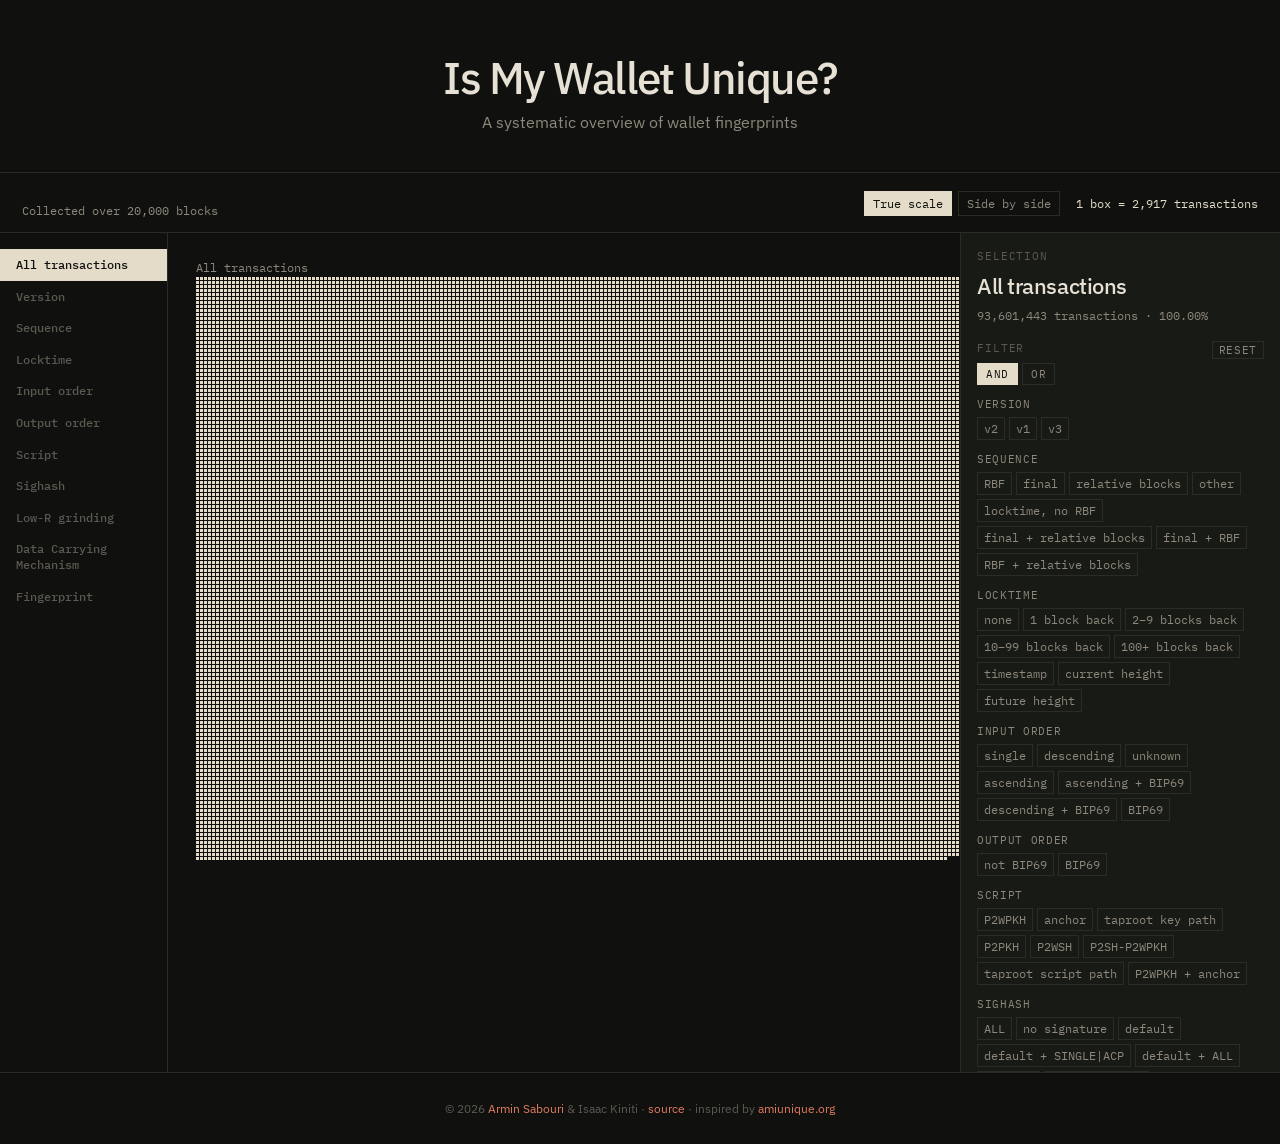
==== client/index.html @ 31baaed9 "Move the site to client/ and deploy it with Actions, since legacy Pages only serves from docs/, and " ====
<!DOCTYPE html>
<html lang="en">
<head>
<meta charset="utf-8">
<meta name="viewport" content="width=device-width, initial-scale=1">
<title>Is My Wallet Unique?</title>
<link rel="stylesheet" href="https://fonts.googleapis.com/css2?family=IBM+Plex+Mono:wght@400;500&family=IBM+Plex+Sans:ital,wght@0,400;0,500;1,400&display=swap">
<link rel="stylesheet" href="css/style.css?v=36">
</head>
<body>
<article>
  <header>
    <h1>Is My Wallet Unique?</h1>
    <p>A systematic overview of wallet fingerprints</p>
  </header>

  <!-- Context and clustering prose is hidden for now.
  <section>
    <details>
    <summary class="kicker">// context</summary>
    <p>
      Every Bitcoin wallet leaves a fingerprint. When software constructs a
      transaction it makes dozens of small decisions — input ordering,
      locktime values, signature encoding, fee estimation — that vary
      systematically across implementations. These patterns are observable
      on-chain and allow an adversary to identify which wallet created a
      transaction, even without any off-chain data.
    </p>
    <p>
      Fingerprints are especially damaging for collaborative transactions,
      where multiple parties contribute inputs to a single transaction. If
      the participants use different wallet software, signature and script
      differences can partition the inputs by owner — undoing the privacy
      the collaboration was meant to provide. Even when intra-transaction
      signals are uniform, an analyst can look backward and forward in the
      transaction graph where each wallet's fingerprints reappear. See how
      this plays out for
      <a href="https://payjoin.org/blog/2026/03/25/wallet-fingerprints-payjoin-privacy/" target="_blank" rel="noopener">PayJoin</a>.
    </p>
    <p>
      This builds on prior work by
      <a href="https://ishaana.com/blog/wallet_fingerprinting" target="_blank" rel="noopener">Ishaana</a>,
      who catalogued wallet fingerprints through manual code inspection
      and hands-on interaction with each wallet.
      <a href="https://www.discrypt.cat/category/docker-deployment/" target="_blank" rel="noopener">Ongoing work</a>
      takes a more dynamic approach: wallets are run in containers and
      exercised programmatically to construct real transactions, with
      fingerprints extracted directly from the resulting on-chain data. This
      makes the comparison easier to reproduce and keep current as wallets
      evolve.
    </p>
    </details>
  </section>

  <section>
    <details>
    <summary class="kicker">// clustering</summary>
    <p>
      Beyond collaborative transactions, fingerprints are a powerful input
      to
      <a href="https://spiralxyz.substack.com/p/the-scroll-2-wallet-clustering-basics" target="_blank" rel="noopener">wallet clustering</a>,
      the process of grouping addresses and transactions that likely
      belong to the same entity. Standard clustering leans on heuristics
      like common-input-ownership and change detection. Fingerprints add
      another dimension: if two transactions share the same characteristic
      construction quirks, they were probably created by the same wallet
      software, which corroborates or extends a cluster that on-chain
      heuristics alone would leave ambiguous.
    </p>
    </details>
  </section>
  -->
</article>

<section class="field">
  <header>
    <div class="mast">
      <p id="window"></p>
    </div>
    <div class="tools">
      <div class="modes">
        <button type="button" id="mode-scale" class="on">True scale</button>
        <button type="button" id="mode-side">Side by side</button>
      </div>
      <div class="modes pager" id="pager" hidden>
        <button type="button" id="page-prev" aria-label="Previous page">‹</button>
        <span id="page-num"></span>
        <button type="button" id="page-next" aria-label="Next page">›</button>
      </div>
      <div class="scale-readout" id="scale-readout"></div>
    </div>
  </header>
  <nav class="ladder" id="ladder" aria-label="Granularity"></nav>
  <main>
    <canvas id="field"></canvas>
    <div id="tip" role="tooltip" hidden></div>
  </main>
  <aside>
    <section id="readout">
      <p class="kicker">Selection</p>
      <h1 id="sel-title">All transactions</h1>
      <p class="ratio" id="sel-ratio"></p>
      <p class="share" id="sel-share"></p>
      <p class="note" id="sel-note"></p>
      <div class="mix" id="sel-mix"></div>
    </section>
    <!-- Labels are disabled for now to declutter the UI.
    <section>
      <p class="kicker">Labeled fingerprints</p>
      <form id="label-form">
        <input id="label-name" type="text" maxlength="40" placeholder="Name this selection" autocomplete="off">
        <button type="submit">Set label</button>
      </form>
      <ul id="labels"></ul>
    </section>
    -->
    <section>
      <p class="kicker">Filter <button type="button" id="reset">Reset</button></p>
      <div class="join" id="join" role="group" aria-label="Combine filters">
        <button type="button" id="join-and" class="on">And</button>
        <button type="button" id="join-or">Or</button>
      </div>
      <div id="filters"></div>
    </section>
  </aside>
</section>

<footer>
  <p>
    © 2026
    <a href="https://arminsabouri.com" target="_blank" rel="noopener">Armin Sabouri</a>
    &amp; Isaac Kiniti ·
    <a href="https://github.com/mit-dci/IsMyWalletUnique">source</a> ·
    inspired by
    <a href="https://amiunique.org/fingerprint" target="_blank" rel="noopener">amiunique.org</a>
  </p>
</footer>
<script src="print.js?v=8"></script>
<script src="app.js?v=28"></script>
</body>
</html>
---- client/css/style.css ----
:root {
  --bg: #10110f;
  --bg-2: #181a16;
  --line: #2a2c26;
  --ink: #e6e1d4;
  --dim: #8d887b;
  --faint: #5c5950;
  --bone: #e4dcc8;
  --hot: #e07a5f;
  color-scheme: dark;
}

* { box-sizing: border-box; }
html { scroll-snap-type: y proximity; }
body {
  margin: 0;
  background: var(--bg);
  color: var(--ink);
  font-family: "IBM Plex Sans", "Helvetica Neue", sans-serif;
  font-size: 14px;
}

article { max-width: 672px; margin: 0 auto; padding: 56px 22px 40px; scroll-snap-align: start; }
article > header { text-align: center; margin-bottom: 40px; }
article > header:last-child { margin-bottom: 0; }
article > header h1 { margin: 0; font-size: 44px; font-weight: 500; letter-spacing: -0.035em; line-height: 1; }
article > header p { margin: 12px 0 0; color: var(--dim); font-size: 16px; }
article section { margin-top: 32px; padding-left: 20px; border-left: 2px solid var(--hot); color: var(--dim); line-height: 1.65; }
article section .kicker { margin-top: 0; }
article summary { cursor: pointer; }
article summary:hover { color: var(--dim); }
article details:not([open]) summary { margin-bottom: 0; }
article a, body > footer a { color: var(--hot); text-decoration: none; }
article a:hover, body > footer a:hover { text-decoration: underline; }
body > footer { padding: 16px 22px; border-top: 1px solid var(--line); color: var(--faint); font-size: 12px; text-align: center; }

.field {
  display: grid;
  grid-template-columns: 168px 1fr 320px;
  grid-template-rows: auto 1fr;
  height: 100vh;
  border-top: 1px solid var(--line);
  scroll-snap-align: start;
}

.field > header {
  grid-column: 1 / -1;
  display: grid;
  grid-template-columns: 1fr auto;
  align-items: end;
  gap: 8px 28px;
  padding: 18px 22px 14px;
  border-bottom: 1px solid var(--line);
}
.field > header h1 {
  margin: 0;
  font-size: 34px;
  font-weight: 500;
  letter-spacing: -0.035em;
  line-height: 1;
}
#window {
  margin: 8px 0 0;
  color: var(--dim);
  font-family: "IBM Plex Mono", ui-monospace, monospace;
  font-size: 12px;
}
.tools { display: flex; align-items: center; gap: 16px; padding-bottom: 2px; }
.site { display: flex; gap: 6px; }
.site a {
  color: var(--dim);
  text-decoration: none;
  border: 1px solid var(--line);
  font: 12px "IBM Plex Mono", ui-monospace, monospace;
  padding: 4px 8px;
}
.site a.on { color: var(--bg); background: var(--bone); border-color: var(--bone); }
.scale-readout { color: var(--bone); font-family: "IBM Plex Mono", ui-monospace, monospace; font-size: 12px; white-space: nowrap; }
.modes { display: flex; gap: 6px; }
.modes button {
  background: transparent;
  color: var(--dim);
  border: 1px solid var(--line);
  font: 12px "IBM Plex Mono", ui-monospace, monospace;
  padding: 4px 8px;
  cursor: pointer;
}
.modes button.on { color: var(--bg); background: var(--bone); border-color: var(--bone); }
.pager { align-items: center; }
.pager[hidden] { display: none; }
.pager span { color: var(--dim); font: 12px "IBM Plex Mono", ui-monospace, monospace; white-space: nowrap; }
.modes button:disabled { opacity: 0.35; cursor: default; }
.legend { grid-column: 1 / -1; display: flex; flex-wrap: nowrap; align-items: center; gap: 8px 12px; margin: 2px 0 0; overflow: hidden; white-space: nowrap; }
.legend .legend-name {
  color: var(--faint);
  font-family: "IBM Plex Mono", ui-monospace, monospace;
  font-size: 11px;
  letter-spacing: 0.06em;
  text-transform: uppercase;
}
.legend span { display: flex; align-items: center; gap: 6px; color: var(--dim); font-size: 12px; }
.legend i { width: 9px; height: 9px; display: inline-block; }

.ladder {
  border-right: 1px solid var(--line);
  padding: 16px 0;
  display: flex;
  flex-direction: column;
  min-height: 0;
  overflow: auto;
}
.ladder button {
  appearance: none;
  display: flex;
  flex-direction: column;
  align-items: flex-start;
  gap: 2px;
  background: transparent;
  color: var(--faint);
  border: 0;
  border-left: 2px solid transparent;
  text-align: left;
  padding: 8px 14px;
  font: 500 12px/1.3 "IBM Plex Mono", ui-monospace, monospace;
  cursor: pointer;
}
.ladder button small { color: var(--bone); font-size: 11px; font-weight: 400; }
.ladder button.on { color: var(--bg); background: var(--bone); border-left-color: var(--bone); }
.ladder button.on small { color: var(--bg); }
.ladder button.reached { color: var(--ink); background: #24261f; border-left-color: var(--hot); }
.ladder button:hover { color: var(--ink); }
.ladder button.on:hover { color: var(--bg); }

.field main { position: relative; min-width: 0; min-height: 0; overflow: hidden; }
#field { width: 100%; height: 100%; display: block; cursor: crosshair; background: var(--bg); }
#tip {
  position: absolute; pointer-events: none; max-width: 280px; padding: 6px 8px;
  background: var(--bg-2); border: 1px solid var(--line); color: var(--ink); font-size: 12px;
}
#tip[hidden] { display: none; }
#tip strong { display: block; font-weight: 500; }
#tip dl { grid-template-columns: auto auto; gap: 2px 12px; margin-bottom: 4px; }
#tip dt { color: var(--dim); }
#tip span { display: block; color: var(--dim); font-family: "IBM Plex Mono", ui-monospace, monospace; }
.field aside {
  border-left: 1px solid var(--line);
  overflow: auto;
  min-height: 0;
  padding: 16px 16px 28px;
  background: var(--bg-2);
  overscroll-behavior: contain;
}
.kicker {
  margin: 18px 0 8px;
  color: var(--faint);
  font-family: "IBM Plex Mono", ui-monospace, monospace;
  font-size: 11px;
  letter-spacing: 0.08em;
  text-transform: uppercase;
}
aside section:first-child .kicker { margin-top: 0; }
.field aside h1 { font-size: 22px; font-weight: 500; margin: 0 0 8px; letter-spacing: -0.02em; }
#sel-title.code {
  font-family: "IBM Plex Mono", ui-monospace, monospace;
  font-size: 18px;
  letter-spacing: 0.04em;
}
.share { margin: 0; color: var(--dim); font-family: "IBM Plex Mono", ui-monospace, monospace; font-size: 12px; }
.ratio {
  margin: 2px 0 6px;
  color: var(--bone);
  font-family: "IBM Plex Mono", ui-monospace, monospace;
  font-size: 32px;
  font-weight: 500;
  letter-spacing: -0.04em;
  line-height: 1;
}
.note { margin: 8px 0 0; color: var(--dim); font-size: 13px; line-height: 1.35; }
.note:empty, .ratio:empty { display: none; }
.mix:empty { display: none; }
.mix { margin-top: 12px; }
.mix .fixed {
  margin: 0 0 10px;
  color: var(--bone);
  font-family: "IBM Plex Mono", ui-monospace, monospace;
  font-size: 12px;
  line-height: 1.4;
}
.mix-facet { margin-bottom: 8px; }
.mix-facet h2 {
  margin: 0 0 4px;
  color: var(--dim);
  font: 11px "IBM Plex Mono", ui-monospace, monospace;
  font-weight: 400;
  letter-spacing: 0.06em;
  text-transform: uppercase;
}
.mix-row {
  display: grid;
  grid-template-columns: 92px 1fr 40px;
  gap: 6px;
  align-items: center;
  margin: 2px 0;
}
.mix-row span:first-child {
  overflow: hidden;
  color: var(--ink);
  font-family: "IBM Plex Mono", ui-monospace, monospace;
  font-size: 11px;
  text-overflow: ellipsis;
  white-space: nowrap;
}
.mix-bar { height: 6px; background: #141612; }
.mix-bar i { display: block; height: 100%; background: var(--bone); }
.mix-row .pct { color: var(--dim); font: 11px "IBM Plex Mono", ui-monospace, monospace; text-align: right; }
dl { margin: 0; display: grid; grid-template-columns: 92px 1fr; gap: 4px 8px; }
dt { color: var(--faint); font-size: 12px; }
dd { margin: 0; font-family: "IBM Plex Mono", ui-monospace, monospace; font-size: 12px; }

#label-form { display: flex; gap: 6px; }
#label-form input {
  flex: 1;
  background: var(--bg);
  color: var(--ink);
  border: 1px solid var(--line);
  padding: 7px 8px;
  font: 13px "IBM Plex Sans", sans-serif;
}
#label-form button, .facet button, .label button {
  background: transparent;
  color: var(--ink);
  border: 1px solid var(--line);
  font: 12px "IBM Plex Mono", ui-monospace, monospace;
  cursor: pointer;
}
#label-form button { padding: 0 8px; }
#label-form button:hover, .facet button:hover { border-color: var(--dim); }

#labels { list-style: none; margin: 10px 0 0; padding: 0; }
#labels li { display: flex; align-items: center; gap: 8px; margin-bottom: 6px; }
#labels .swatch { width: 10px; height: 10px; flex: none; }
#labels .name { flex: 1; cursor: pointer; }
#labels .name:hover { color: var(--bone); }
#labels button { padding: 2px 6px; color: var(--dim); }

.join { display: flex; gap: 4px; margin: 0 0 12px; }
.join button, #reset {
  background: transparent;
  color: var(--dim);
  border: 1px solid var(--line);
  font: 11px "IBM Plex Mono", ui-monospace, monospace;
  letter-spacing: 0.06em;
  text-transform: uppercase;
  padding: 3px 8px;
  cursor: pointer;
}
#reset { float: right; padding: 1px 6px; }
#reset:hover { color: var(--ink); border-color: var(--dim); }
.join button.on { color: var(--bg); background: var(--bone); border-color: var(--bone); }
.facet { margin-bottom: 12px; }
.facet h2 {
  margin: 0 0 6px;
  font: 11px "IBM Plex Mono", ui-monospace, monospace;
  font-weight: 400;
  color: var(--dim);
  letter-spacing: 0.06em;
  text-transform: uppercase;
}
.facet .opts { display: flex; flex-wrap: wrap; gap: 4px; }
.facet button { padding: 3px 6px; color: var(--dim); }
.facet button.on { color: var(--bg); background: var(--bone); border-color: var(--bone); }
.facet.on h2 { color: var(--bone); }
.iden h2.standout {
  margin: 0 0 8px;
  color: var(--bone);
  font-family: "IBM Plex Mono", ui-monospace, monospace;
  font-size: 32px;
  font-weight: 500;
  letter-spacing: -0.04em;
  line-height: 1;
}
.iden .code {
  margin: 0 0 4px;
  color: var(--bone);
  font: 500 16px "IBM Plex Mono", ui-monospace, monospace;
  letter-spacing: 0.04em;
}
.iden .words { margin: 0 0 8px; color: var(--dim); font-size: 13px; line-height: 1.35; }

body.graph {
  grid-template-columns: 1fr 320px;
  overflow: hidden;
}
#graph { width: 100%; height: 100%; display: block; background: var(--bg); cursor: crosshair; touch-action: none; }
#graph.drag { cursor: grabbing; }
.ramp { width: 88px; height: 9px; display: inline-block; }
.legend i.same-key { width: 18px; height: 2px; background: var(--bone); }
.fork-rows { display: flex; flex-direction: column; gap: 4px; margin: 12px 0 0; }
.fork-rows button, .fork-rows a.fork-row {
  display: grid;
  grid-template-columns: 9px 1fr auto auto;
  gap: 8px;
  align-items: center;
  text-align: left;
  text-decoration: none;
  background: transparent;
  color: var(--dim);
  border: 1px solid var(--line);
  padding: 6px 8px;
  cursor: pointer;
  font: 12px "IBM Plex Mono", ui-monospace, monospace;
}
.fork-rows button.on, .fork-rows a.fork-row.on { color: var(--bg); background: var(--bone); border-color: var(--bone); }
.fork-rows .tx {
  color: inherit;
  text-decoration: underline;
  text-underline-offset: 2px;
}
.fork-rows button.same i, .fork-rows a.fork-row.same i { box-shadow: 0 0 0 1px var(--bone); }
.fork-rows button i, .fork-rows a.fork-row i { width: 9px; height: 9px; display: block; }
.fork-rows .role { color: var(--faint); margin-right: 6px; }
.fork-rows button.on .role, .fork-rows a.fork-row.on .role { color: inherit; }
.iden {
  border-left: 1px solid var(--line);
  background: var(--bg-2);
  overflow: auto;
  overscroll-behavior: contain;
  padding: 18px 16px 20px;
  display: flex;
  flex-direction: column;
  min-height: 0;
}
.iden h2 { margin: 0 0 8px; font-size: 22px; font-weight: 500; }
.iden a { color: var(--dim); font: 12px "IBM Plex Mono", ui-monospace, monospace; }
.iden dl { margin: 12px 0 0; }
.meter { height: 8px; background: #141612; border: 1px solid var(--line); margin: 10px 0; }
.meter i { display: block; height: 100%; background: var(--bone); }
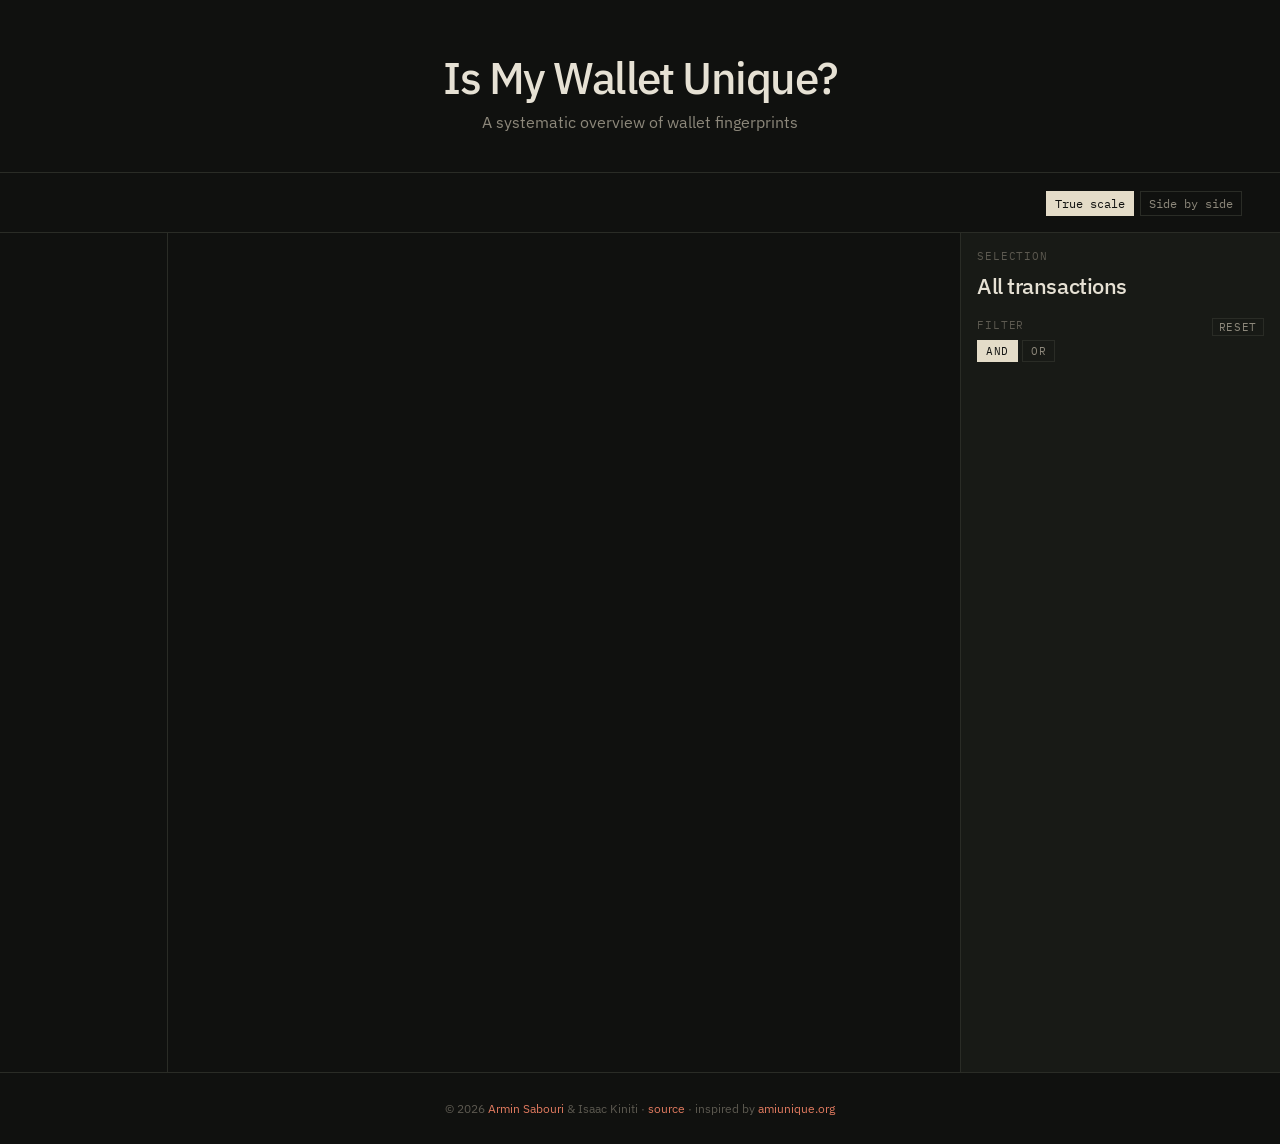
==== commit 96663da2: "Serve fingerprints.json from Caddy instead of a Rust server So Caddy now does everything itself: it " ====
--- a/client/index.html
+++ b/client/index.html
@@ -1,20 +1,23 @@
-<!DOCTYPE html>
+<!doctype html>
 <html lang="en">
-<head>
-<meta charset="utf-8">
-<meta name="viewport" content="width=device-width, initial-scale=1">
-<title>Is My Wallet Unique?</title>
-<link rel="stylesheet" href="https://fonts.googleapis.com/css2?family=IBM+Plex+Mono:wght@400;500&family=IBM+Plex+Sans:ital,wght@0,400;0,500;1,400&display=swap">
-<link rel="stylesheet" href="css/style.css?v=36">
-</head>
-<body>
-<article>
-  <header>
-    <h1>Is My Wallet Unique?</h1>
-    <p>A systematic overview of wallet fingerprints</p>
-  </header>
+  <head>
+    <meta charset="utf-8" />
+    <meta name="viewport" content="width=device-width, initial-scale=1" />
+    <title>Is My Wallet Unique?</title>
+    <link
+      rel="stylesheet"
+      href="https://fonts.googleapis.com/css2?family=IBM+Plex+Mono:wght@400;500&family=IBM+Plex+Sans:ital,wght@0,400;0,500;1,400&display=swap"
+    />
+    <link rel="stylesheet" href="css/style.css?v=36" />
+  </head>
+  <body>
+    <article>
+      <header>
+        <h1>Is My Wallet Unique?</h1>
+        <p>A systematic overview of wallet fingerprints</p>
+      </header>
 
-  <!-- Context and clustering prose is hidden for now.
+      <!-- Context and clustering prose is hidden for now.
   <section>
     <details>
     <summary class="kicker">// context</summary>
@@ -70,41 +73,45 @@
     </details>
   </section>
   -->
-</article>
+    </article>
 
-<section class="field">
-  <header>
-    <div class="mast">
-      <p id="window"></p>
-    </div>
-    <div class="tools">
-      <div class="modes">
-        <button type="button" id="mode-scale" class="on">True scale</button>
-        <button type="button" id="mode-side">Side by side</button>
-      </div>
-      <div class="modes pager" id="pager" hidden>
-        <button type="button" id="page-prev" aria-label="Previous page">‹</button>
-        <span id="page-num"></span>
-        <button type="button" id="page-next" aria-label="Next page">›</button>
-      </div>
-      <div class="scale-readout" id="scale-readout"></div>
-    </div>
-  </header>
-  <nav class="ladder" id="ladder" aria-label="Granularity"></nav>
-  <main>
-    <canvas id="field"></canvas>
-    <div id="tip" role="tooltip" hidden></div>
-  </main>
-  <aside>
-    <section id="readout">
-      <p class="kicker">Selection</p>
-      <h1 id="sel-title">All transactions</h1>
-      <p class="ratio" id="sel-ratio"></p>
-      <p class="share" id="sel-share"></p>
-      <p class="note" id="sel-note"></p>
-      <div class="mix" id="sel-mix"></div>
-    </section>
-    <!-- Labels are disabled for now to declutter the UI.
+    <section class="field">
+      <header>
+        <div class="mast">
+          <p id="window"></p>
+        </div>
+        <div class="tools">
+          <div class="modes">
+            <button type="button" id="mode-scale" class="on">True scale</button>
+            <button type="button" id="mode-side">Side by side</button>
+          </div>
+          <div class="modes pager" id="pager" hidden>
+            <button type="button" id="page-prev" aria-label="Previous page">
+              ‹
+            </button>
+            <span id="page-num"></span>
+            <button type="button" id="page-next" aria-label="Next page">
+              ›
+            </button>
+          </div>
+          <div class="scale-readout" id="scale-readout"></div>
+        </div>
+      </header>
+      <nav class="ladder" id="ladder" aria-label="Granularity"></nav>
+      <main>
+        <canvas id="field"></canvas>
+        <div id="tip" role="tooltip" hidden></div>
+      </main>
+      <aside>
+        <section id="readout">
+          <p class="kicker">Selection</p>
+          <h1 id="sel-title">All transactions</h1>
+          <p class="ratio" id="sel-ratio"></p>
+          <p class="share" id="sel-share"></p>
+          <p class="note" id="sel-note"></p>
+          <div class="mix" id="sel-mix"></div>
+        </section>
+        <!-- Labels are disabled for now to declutter the UI.
     <section>
       <p class="kicker">Labeled fingerprints</p>
       <form id="label-form">
@@ -114,28 +121,37 @@
       <ul id="labels"></ul>
     </section>
     -->
-    <section>
-      <p class="kicker">Filter <button type="button" id="reset">Reset</button></p>
-      <div class="join" id="join" role="group" aria-label="Combine filters">
-        <button type="button" id="join-and" class="on">And</button>
-        <button type="button" id="join-or">Or</button>
-      </div>
-      <div id="filters"></div>
+        <section>
+          <p class="kicker">
+            Filter <button type="button" id="reset">Reset</button>
+          </p>
+          <div class="join" id="join" role="group" aria-label="Combine filters">
+            <button type="button" id="join-and" class="on">And</button>
+            <button type="button" id="join-or">Or</button>
+          </div>
+          <div id="filters"></div>
+        </section>
+      </aside>
     </section>
-  </aside>
-</section>
 
-<footer>
-  <p>
-    © 2026
-    <a href="https://arminsabouri.com" target="_blank" rel="noopener">Armin Sabouri</a>
-    &amp; Isaac Kiniti ·
-    <a href="https://github.com/mit-dci/IsMyWalletUnique">source</a> ·
-    inspired by
-    <a href="https://amiunique.org/fingerprint" target="_blank" rel="noopener">amiunique.org</a>
-  </p>
-</footer>
-<script src="print.js?v=8"></script>
-<script src="app.js?v=28"></script>
-</body>
+    <footer>
+      <p>
+        © 2026
+        <a href="https://arminsabouri.com" target="_blank" rel="noopener"
+          >Armin Sabouri</a
+        >
+        &amp; Isaac Kiniti ·
+        <a href="https://github.com/mit-dci/IsMyWalletUnique">source</a> ·
+        inspired by
+        <a
+          href="https://amiunique.org/fingerprint"
+          target="_blank"
+          rel="noopener"
+          >amiunique.org</a
+        >
+      </p>
+    </footer>
+    <script src="print.js?v=9"></script>
+    <script src="app.js?v=29"></script>
+  </body>
 </html>
--- a/client/css/style.css
+++ b/client/css/style.css
@@ -10,8 +10,12 @@
   color-scheme: dark;
 }
 
-* { box-sizing: border-box; }
-html { scroll-snap-type: y proximity; }
+* {
+  box-sizing: border-box;
+}
+html {
+  scroll-snap-type: y proximity;
+}
 body {
   margin: 0;
   background: var(--bg);
@@ -20,19 +24,66 @@
   font-size: 14px;
 }
 
-article { max-width: 672px; margin: 0 auto; padding: 56px 22px 40px; scroll-snap-align: start; }
-article > header { text-align: center; margin-bottom: 40px; }
-article > header:last-child { margin-bottom: 0; }
-article > header h1 { margin: 0; font-size: 44px; font-weight: 500; letter-spacing: -0.035em; line-height: 1; }
-article > header p { margin: 12px 0 0; color: var(--dim); font-size: 16px; }
-article section { margin-top: 32px; padding-left: 20px; border-left: 2px solid var(--hot); color: var(--dim); line-height: 1.65; }
-article section .kicker { margin-top: 0; }
-article summary { cursor: pointer; }
-article summary:hover { color: var(--dim); }
-article details:not([open]) summary { margin-bottom: 0; }
-article a, body > footer a { color: var(--hot); text-decoration: none; }
-article a:hover, body > footer a:hover { text-decoration: underline; }
-body > footer { padding: 16px 22px; border-top: 1px solid var(--line); color: var(--faint); font-size: 12px; text-align: center; }
+article {
+  max-width: 672px;
+  margin: 0 auto;
+  padding: 56px 22px 40px;
+  scroll-snap-align: start;
+}
+article > header {
+  text-align: center;
+  margin-bottom: 40px;
+}
+article > header:last-child {
+  margin-bottom: 0;
+}
+article > header h1 {
+  margin: 0;
+  font-size: 44px;
+  font-weight: 500;
+  letter-spacing: -0.035em;
+  line-height: 1;
+}
+article > header p {
+  margin: 12px 0 0;
+  color: var(--dim);
+  font-size: 16px;
+}
+article section {
+  margin-top: 32px;
+  padding-left: 20px;
+  border-left: 2px solid var(--hot);
+  color: var(--dim);
+  line-height: 1.65;
+}
+article section .kicker {
+  margin-top: 0;
+}
+article summary {
+  cursor: pointer;
+}
+article summary:hover {
+  color: var(--dim);
+}
+article details:not([open]) summary {
+  margin-bottom: 0;
+}
+article a,
+body > footer a {
+  color: var(--hot);
+  text-decoration: none;
+}
+article a:hover,
+body > footer a:hover {
+  text-decoration: underline;
+}
+body > footer {
+  padding: 16px 22px;
+  border-top: 1px solid var(--line);
+  color: var(--faint);
+  font-size: 12px;
+  text-align: center;
+}
 
 .field {
   display: grid;
@@ -65,32 +116,85 @@
   font-family: "IBM Plex Mono", ui-monospace, monospace;
   font-size: 12px;
 }
-.tools { display: flex; align-items: center; gap: 16px; padding-bottom: 2px; }
-.site { display: flex; gap: 6px; }
+.tools {
+  display: flex;
+  align-items: center;
+  gap: 16px;
+  padding-bottom: 2px;
+}
+.site {
+  display: flex;
+  gap: 6px;
+}
 .site a {
   color: var(--dim);
   text-decoration: none;
   border: 1px solid var(--line);
-  font: 12px "IBM Plex Mono", ui-monospace, monospace;
+  font:
+    12px "IBM Plex Mono",
+    ui-monospace,
+    monospace;
   padding: 4px 8px;
 }
-.site a.on { color: var(--bg); background: var(--bone); border-color: var(--bone); }
-.scale-readout { color: var(--bone); font-family: "IBM Plex Mono", ui-monospace, monospace; font-size: 12px; white-space: nowrap; }
-.modes { display: flex; gap: 6px; }
+.site a.on {
+  color: var(--bg);
+  background: var(--bone);
+  border-color: var(--bone);
+}
+.scale-readout {
+  color: var(--bone);
+  font-family: "IBM Plex Mono", ui-monospace, monospace;
+  font-size: 12px;
+  white-space: nowrap;
+}
+.modes {
+  display: flex;
+  gap: 6px;
+}
 .modes button {
   background: transparent;
   color: var(--dim);
   border: 1px solid var(--line);
-  font: 12px "IBM Plex Mono", ui-monospace, monospace;
+  font:
+    12px "IBM Plex Mono",
+    ui-monospace,
+    monospace;
   padding: 4px 8px;
   cursor: pointer;
 }
-.modes button.on { color: var(--bg); background: var(--bone); border-color: var(--bone); }
-.pager { align-items: center; }
-.pager[hidden] { display: none; }
-.pager span { color: var(--dim); font: 12px "IBM Plex Mono", ui-monospace, monospace; white-space: nowrap; }
-.modes button:disabled { opacity: 0.35; cursor: default; }
-.legend { grid-column: 1 / -1; display: flex; flex-wrap: nowrap; align-items: center; gap: 8px 12px; margin: 2px 0 0; overflow: hidden; white-space: nowrap; }
+.modes button.on {
+  color: var(--bg);
+  background: var(--bone);
+  border-color: var(--bone);
+}
+.pager {
+  align-items: center;
+}
+.pager[hidden] {
+  display: none;
+}
+.pager span {
+  color: var(--dim);
+  font:
+    12px "IBM Plex Mono",
+    ui-monospace,
+    monospace;
+  white-space: nowrap;
+}
+.modes button:disabled {
+  opacity: 0.35;
+  cursor: default;
+}
+.legend {
+  grid-column: 1 / -1;
+  display: flex;
+  flex-wrap: nowrap;
+  align-items: center;
+  gap: 8px 12px;
+  margin: 2px 0 0;
+  overflow: hidden;
+  white-space: nowrap;
+}
 .legend .legend-name {
   color: var(--faint);
   font-family: "IBM Plex Mono", ui-monospace, monospace;
@@ -98,8 +202,18 @@
   letter-spacing: 0.06em;
   text-transform: uppercase;
 }
-.legend span { display: flex; align-items: center; gap: 6px; color: var(--dim); font-size: 12px; }
-.legend i { width: 9px; height: 9px; display: inline-block; }
+.legend span {
+  display: flex;
+  align-items: center;
+  gap: 6px;
+  color: var(--dim);
+  font-size: 12px;
+}
+.legend i {
+  width: 9px;
+  height: 9px;
+  display: inline-block;
+}
 
 .ladder {
   border-right: 1px solid var(--line);
@@ -121,27 +235,80 @@
   border-left: 2px solid transparent;
   text-align: left;
   padding: 8px 14px;
-  font: 500 12px/1.3 "IBM Plex Mono", ui-monospace, monospace;
+  font:
+    500 12px/1.3 "IBM Plex Mono",
+    ui-monospace,
+    monospace;
   cursor: pointer;
 }
-.ladder button small { color: var(--bone); font-size: 11px; font-weight: 400; }
-.ladder button.on { color: var(--bg); background: var(--bone); border-left-color: var(--bone); }
-.ladder button.on small { color: var(--bg); }
-.ladder button.reached { color: var(--ink); background: #24261f; border-left-color: var(--hot); }
-.ladder button:hover { color: var(--ink); }
-.ladder button.on:hover { color: var(--bg); }
-
-.field main { position: relative; min-width: 0; min-height: 0; overflow: hidden; }
-#field { width: 100%; height: 100%; display: block; cursor: crosshair; background: var(--bg); }
+.ladder button small {
+  color: var(--bone);
+  font-size: 11px;
+  font-weight: 400;
+}
+.ladder button.on {
+  color: var(--bg);
+  background: var(--bone);
+  border-left-color: var(--bone);
+}
+.ladder button.on small {
+  color: var(--bg);
+}
+.ladder button.reached {
+  color: var(--ink);
+  background: #24261f;
+  border-left-color: var(--hot);
+}
+.ladder button:hover {
+  color: var(--ink);
+}
+.ladder button.on:hover {
+  color: var(--bg);
+}
+
+.field main {
+  position: relative;
+  min-width: 0;
+  min-height: 0;
+  overflow: hidden;
+}
+#field {
+  width: 100%;
+  height: 100%;
+  display: block;
+  cursor: crosshair;
+  background: var(--bg);
+}
 #tip {
-  position: absolute; pointer-events: none; max-width: 280px; padding: 6px 8px;
-  background: var(--bg-2); border: 1px solid var(--line); color: var(--ink); font-size: 12px;
-}
-#tip[hidden] { display: none; }
-#tip strong { display: block; font-weight: 500; }
-#tip dl { grid-template-columns: auto auto; gap: 2px 12px; margin-bottom: 4px; }
-#tip dt { color: var(--dim); }
-#tip span { display: block; color: var(--dim); font-family: "IBM Plex Mono", ui-monospace, monospace; }
+  position: absolute;
+  pointer-events: none;
+  max-width: 280px;
+  padding: 6px 8px;
+  background: var(--bg-2);
+  border: 1px solid var(--line);
+  color: var(--ink);
+  font-size: 12px;
+}
+#tip[hidden] {
+  display: none;
+}
+#tip strong {
+  display: block;
+  font-weight: 500;
+}
+#tip dl {
+  grid-template-columns: auto auto;
+  gap: 2px 12px;
+  margin-bottom: 4px;
+}
+#tip dt {
+  color: var(--dim);
+}
+#tip span {
+  display: block;
+  color: var(--dim);
+  font-family: "IBM Plex Mono", ui-monospace, monospace;
+}
 .field aside {
   border-left: 1px solid var(--line);
   overflow: auto;
@@ -158,14 +325,26 @@
   letter-spacing: 0.08em;
   text-transform: uppercase;
 }
-aside section:first-child .kicker { margin-top: 0; }
-.field aside h1 { font-size: 22px; font-weight: 500; margin: 0 0 8px; letter-spacing: -0.02em; }
+aside section:first-child .kicker {
+  margin-top: 0;
+}
+.field aside h1 {
+  font-size: 22px;
+  font-weight: 500;
+  margin: 0 0 8px;
+  letter-spacing: -0.02em;
+}
 #sel-title.code {
   font-family: "IBM Plex Mono", ui-monospace, monospace;
   font-size: 18px;
   letter-spacing: 0.04em;
 }
-.share { margin: 0; color: var(--dim); font-family: "IBM Plex Mono", ui-monospace, monospace; font-size: 12px; }
+.share {
+  margin: 0;
+  color: var(--dim);
+  font-family: "IBM Plex Mono", ui-monospace, monospace;
+  font-size: 12px;
+}
 .ratio {
   margin: 2px 0 6px;
   color: var(--bone);
@@ -175,10 +354,22 @@
   letter-spacing: -0.04em;
   line-height: 1;
 }
-.note { margin: 8px 0 0; color: var(--dim); font-size: 13px; line-height: 1.35; }
-.note:empty, .ratio:empty { display: none; }
-.mix:empty { display: none; }
-.mix { margin-top: 12px; }
+.note {
+  margin: 8px 0 0;
+  color: var(--dim);
+  font-size: 13px;
+  line-height: 1.35;
+}
+.note:empty,
+.ratio:empty {
+  display: none;
+}
+.mix:empty {
+  display: none;
+}
+.mix {
+  margin-top: 12px;
+}
 .mix .fixed {
   margin: 0 0 10px;
   color: var(--bone);
@@ -186,11 +377,16 @@
   font-size: 12px;
   line-height: 1.4;
 }
-.mix-facet { margin-bottom: 8px; }
+.mix-facet {
+  margin-bottom: 8px;
+}
 .mix-facet h2 {
   margin: 0 0 4px;
   color: var(--dim);
-  font: 11px "IBM Plex Mono", ui-monospace, monospace;
+  font:
+    11px "IBM Plex Mono",
+    ui-monospace,
+    monospace;
   font-weight: 400;
   letter-spacing: 0.06em;
   text-transform: uppercase;
@@ -210,66 +406,164 @@
   text-overflow: ellipsis;
   white-space: nowrap;
 }
-.mix-bar { height: 6px; background: #141612; }
-.mix-bar i { display: block; height: 100%; background: var(--bone); }
-.mix-row .pct { color: var(--dim); font: 11px "IBM Plex Mono", ui-monospace, monospace; text-align: right; }
-dl { margin: 0; display: grid; grid-template-columns: 92px 1fr; gap: 4px 8px; }
-dt { color: var(--faint); font-size: 12px; }
-dd { margin: 0; font-family: "IBM Plex Mono", ui-monospace, monospace; font-size: 12px; }
-
-#label-form { display: flex; gap: 6px; }
+.mix-bar {
+  height: 6px;
+  background: #141612;
+}
+.mix-bar i {
+  display: block;
+  height: 100%;
+  background: var(--bone);
+}
+.mix-row .pct {
+  color: var(--dim);
+  font:
+    11px "IBM Plex Mono",
+    ui-monospace,
+    monospace;
+  text-align: right;
+}
+dl {
+  margin: 0;
+  display: grid;
+  grid-template-columns: 92px 1fr;
+  gap: 4px 8px;
+}
+dt {
+  color: var(--faint);
+  font-size: 12px;
+}
+dd {
+  margin: 0;
+  font-family: "IBM Plex Mono", ui-monospace, monospace;
+  font-size: 12px;
+}
+
+#label-form {
+  display: flex;
+  gap: 6px;
+}
 #label-form input {
   flex: 1;
   background: var(--bg);
   color: var(--ink);
   border: 1px solid var(--line);
   padding: 7px 8px;
-  font: 13px "IBM Plex Sans", sans-serif;
-}
-#label-form button, .facet button, .label button {
+  font:
+    13px "IBM Plex Sans",
+    sans-serif;
+}
+#label-form button,
+.facet button,
+.label button {
   background: transparent;
   color: var(--ink);
   border: 1px solid var(--line);
-  font: 12px "IBM Plex Mono", ui-monospace, monospace;
+  font:
+    12px "IBM Plex Mono",
+    ui-monospace,
+    monospace;
   cursor: pointer;
 }
-#label-form button { padding: 0 8px; }
-#label-form button:hover, .facet button:hover { border-color: var(--dim); }
-
-#labels { list-style: none; margin: 10px 0 0; padding: 0; }
-#labels li { display: flex; align-items: center; gap: 8px; margin-bottom: 6px; }
-#labels .swatch { width: 10px; height: 10px; flex: none; }
-#labels .name { flex: 1; cursor: pointer; }
-#labels .name:hover { color: var(--bone); }
-#labels button { padding: 2px 6px; color: var(--dim); }
-
-.join { display: flex; gap: 4px; margin: 0 0 12px; }
-.join button, #reset {
+#label-form button {
+  padding: 0 8px;
+}
+#label-form button:hover,
+.facet button:hover {
+  border-color: var(--dim);
+}
+
+#labels {
+  list-style: none;
+  margin: 10px 0 0;
+  padding: 0;
+}
+#labels li {
+  display: flex;
+  align-items: center;
+  gap: 8px;
+  margin-bottom: 6px;
+}
+#labels .swatch {
+  width: 10px;
+  height: 10px;
+  flex: none;
+}
+#labels .name {
+  flex: 1;
+  cursor: pointer;
+}
+#labels .name:hover {
+  color: var(--bone);
+}
+#labels button {
+  padding: 2px 6px;
+  color: var(--dim);
+}
+
+.join {
+  display: flex;
+  gap: 4px;
+  margin: 0 0 12px;
+}
+.join button,
+#reset {
   background: transparent;
   color: var(--dim);
   border: 1px solid var(--line);
-  font: 11px "IBM Plex Mono", ui-monospace, monospace;
+  font:
+    11px "IBM Plex Mono",
+    ui-monospace,
+    monospace;
   letter-spacing: 0.06em;
   text-transform: uppercase;
   padding: 3px 8px;
   cursor: pointer;
 }
-#reset { float: right; padding: 1px 6px; }
-#reset:hover { color: var(--ink); border-color: var(--dim); }
-.join button.on { color: var(--bg); background: var(--bone); border-color: var(--bone); }
-.facet { margin-bottom: 12px; }
+#reset {
+  float: right;
+  padding: 1px 6px;
+}
+#reset:hover {
+  color: var(--ink);
+  border-color: var(--dim);
+}
+.join button.on {
+  color: var(--bg);
+  background: var(--bone);
+  border-color: var(--bone);
+}
+.facet {
+  margin-bottom: 12px;
+}
 .facet h2 {
   margin: 0 0 6px;
-  font: 11px "IBM Plex Mono", ui-monospace, monospace;
+  font:
+    11px "IBM Plex Mono",
+    ui-monospace,
+    monospace;
   font-weight: 400;
   color: var(--dim);
   letter-spacing: 0.06em;
   text-transform: uppercase;
 }
-.facet .opts { display: flex; flex-wrap: wrap; gap: 4px; }
-.facet button { padding: 3px 6px; color: var(--dim); }
-.facet button.on { color: var(--bg); background: var(--bone); border-color: var(--bone); }
-.facet.on h2 { color: var(--bone); }
+.facet .opts {
+  display: flex;
+  flex-wrap: wrap;
+  gap: 4px;
+}
+.facet button {
+  padding: 3px 6px;
+  color: var(--dim);
+}
+.facet button.on {
+  color: var(--bg);
+  background: var(--bone);
+  border-color: var(--bone);
+}
+.facet.on h2 {
+  color: var(--bone);
+}
 .iden h2.standout {
   margin: 0 0 8px;
   color: var(--bone);
@@ -282,21 +576,52 @@
 .iden .code {
   margin: 0 0 4px;
   color: var(--bone);
-  font: 500 16px "IBM Plex Mono", ui-monospace, monospace;
+  font:
+    500 16px "IBM Plex Mono",
+    ui-monospace,
+    monospace;
   letter-spacing: 0.04em;
 }
-.iden .words { margin: 0 0 8px; color: var(--dim); font-size: 13px; line-height: 1.35; }
+.iden .words {
+  margin: 0 0 8px;
+  color: var(--dim);
+  font-size: 13px;
+  line-height: 1.35;
+}
 
 body.graph {
   grid-template-columns: 1fr 320px;
   overflow: hidden;
 }
-#graph { width: 100%; height: 100%; display: block; background: var(--bg); cursor: crosshair; touch-action: none; }
-#graph.drag { cursor: grabbing; }
-.ramp { width: 88px; height: 9px; display: inline-block; }
-.legend i.same-key { width: 18px; height: 2px; background: var(--bone); }
-.fork-rows { display: flex; flex-direction: column; gap: 4px; margin: 12px 0 0; }
-.fork-rows button, .fork-rows a.fork-row {
+#graph {
+  width: 100%;
+  height: 100%;
+  display: block;
+  background: var(--bg);
+  cursor: crosshair;
+  touch-action: none;
+}
+#graph.drag {
+  cursor: grabbing;
+}
+.ramp {
+  width: 88px;
+  height: 9px;
+  display: inline-block;
+}
+.legend i.same-key {
+  width: 18px;
+  height: 2px;
+  background: var(--bone);
+}
+.fork-rows {
+  display: flex;
+  flex-direction: column;
+  gap: 4px;
+  margin: 12px 0 0;
+}
+.fork-rows button,
+.fork-rows a.fork-row {
   display: grid;
   grid-template-columns: 9px 1fr auto auto;
   gap: 8px;
@@ -308,18 +633,40 @@
   border: 1px solid var(--line);
   padding: 6px 8px;
   cursor: pointer;
-  font: 12px "IBM Plex Mono", ui-monospace, monospace;
-}
-.fork-rows button.on, .fork-rows a.fork-row.on { color: var(--bg); background: var(--bone); border-color: var(--bone); }
+  font:
+    12px "IBM Plex Mono",
+    ui-monospace,
+    monospace;
+}
+.fork-rows button.on,
+.fork-rows a.fork-row.on {
+  color: var(--bg);
+  background: var(--bone);
+  border-color: var(--bone);
+}
 .fork-rows .tx {
   color: inherit;
   text-decoration: underline;
   text-underline-offset: 2px;
 }
-.fork-rows button.same i, .fork-rows a.fork-row.same i { box-shadow: 0 0 0 1px var(--bone); }
-.fork-rows button i, .fork-rows a.fork-row i { width: 9px; height: 9px; display: block; }
-.fork-rows .role { color: var(--faint); margin-right: 6px; }
-.fork-rows button.on .role, .fork-rows a.fork-row.on .role { color: inherit; }
+.fork-rows button.same i,
+.fork-rows a.fork-row.same i {
+  box-shadow: 0 0 0 1px var(--bone);
+}
+.fork-rows button i,
+.fork-rows a.fork-row i {
+  width: 9px;
+  height: 9px;
+  display: block;
+}
+.fork-rows .role {
+  color: var(--faint);
+  margin-right: 6px;
+}
+.fork-rows button.on .role,
+.fork-rows a.fork-row.on .role {
+  color: inherit;
+}
 .iden {
   border-left: 1px solid var(--line);
   background: var(--bg-2);
@@ -330,8 +677,29 @@
   flex-direction: column;
   min-height: 0;
 }
-.iden h2 { margin: 0 0 8px; font-size: 22px; font-weight: 500; }
-.iden a { color: var(--dim); font: 12px "IBM Plex Mono", ui-monospace, monospace; }
-.iden dl { margin: 12px 0 0; }
-.meter { height: 8px; background: #141612; border: 1px solid var(--line); margin: 10px 0; }
-.meter i { display: block; height: 100%; background: var(--bone); }
+.iden h2 {
+  margin: 0 0 8px;
+  font-size: 22px;
+  font-weight: 500;
+}
+.iden a {
+  color: var(--dim);
+  font:
+    12px "IBM Plex Mono",
+    ui-monospace,
+    monospace;
+}
+.iden dl {
+  margin: 12px 0 0;
+}
+.meter {
+  height: 8px;
+  background: #141612;
+  border: 1px solid var(--line);
+  margin: 10px 0;
+}
+.meter i {
+  display: block;
+  height: 100%;
+  background: var(--bone);
+}
